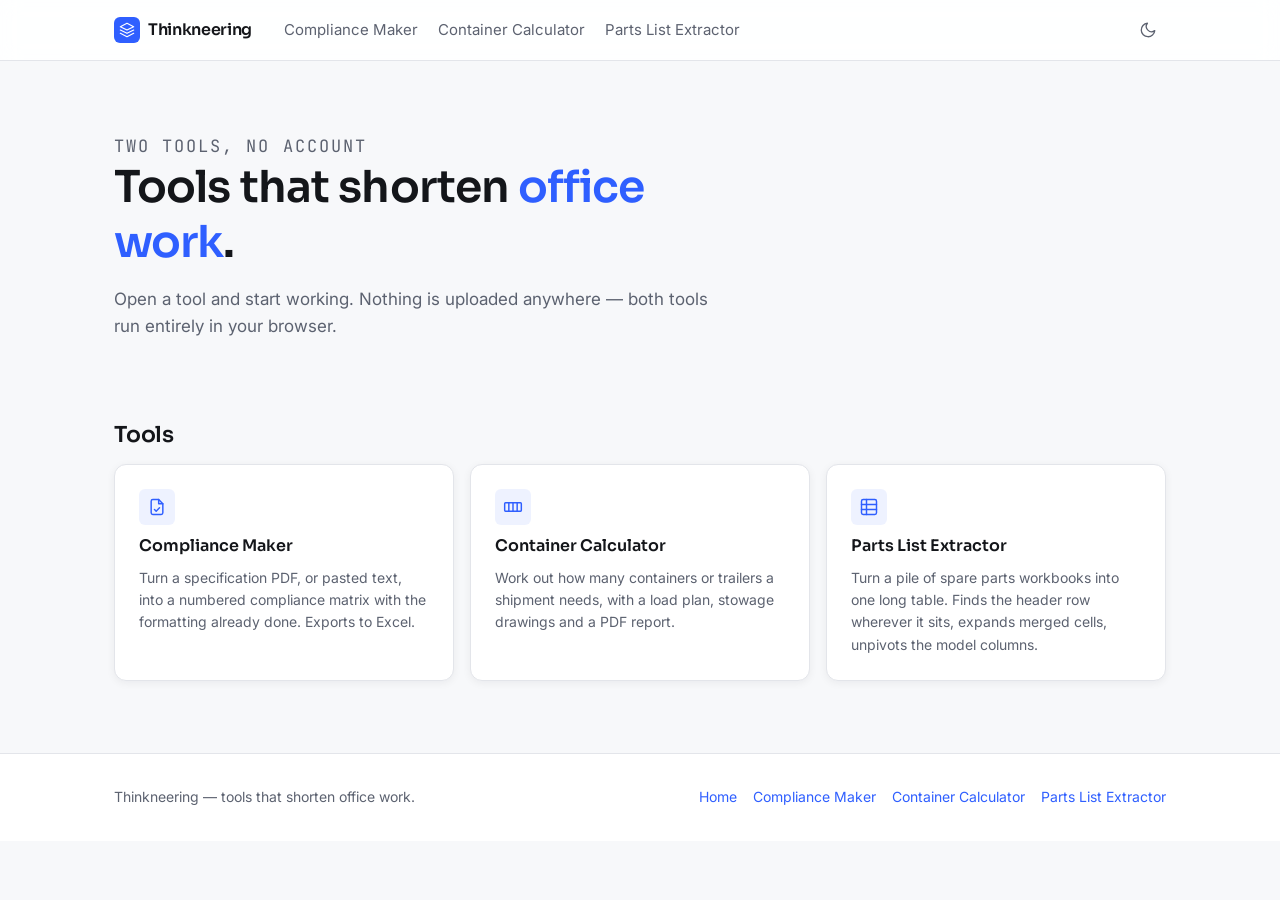
==== index.html @ 31f4772f "quicktoolsAug20.4" ====
<!doctype html>
<html lang="en">
<head>
  <meta charset="utf-8">
  <meta name="viewport" content="width=device-width, initial-scale=1">
  <link rel="preconnect" href="https://fonts.googleapis.com">
  <link rel="preconnect" href="https://fonts.gstatic.com" crossorigin>
  <link href="https://fonts.googleapis.com/css2?family=Sora:wght@400;500;600&family=Inter:wght@400;500;600&family=JetBrains+Mono:wght@400;500&display=swap" rel="stylesheet">
  <link rel="stylesheet" href="assets/css/global.css">
  <title>Thinkneering — tools that shorten office work</title>
  <meta name="description" content="Two browser tools for engineering office work: turn a specification PDF into a compliance matrix, and work out how many containers a shipment needs.">
</head>
<body>
  <a class="skip-link" href="#main">Skip to content</a>
  <header data-site-header></header>

  <main id="main" class="wrap">
    <section class="hero">
      <p class="eyebrow">Two tools, no account</p>
      <h1>Tools that shorten <em>office work</em>.</h1>
      <p class="hero__lede">Open a tool and start working. Nothing is uploaded anywhere —
        both tools run entirely in your browser.</p>
    </section>

    <section class="section-block" aria-labelledby="tools-title">
      <div class="section-block__head"><h2 id="tools-title">Tools</h2></div>
      <div class="grid" id="tools"></div>
    </section>
  </main>

  <footer data-site-footer></footer>
  <script src="assets/js/global.js"></script>
  <script>
  (function () {
    'use strict';
    var TOOLS = [
      {
        href: 'tools/compliance-maker/',
        icon: 'file-check',
        title: 'Compliance Maker',
        desc: 'Turn a specification PDF, or pasted text, into a numbered compliance matrix with the formatting already done. Exports to Excel.'
      },
      {
        href: 'tools/container-calculator/',
        icon: 'container',
        title: 'Container Calculator',
        desc: 'Work out how many containers or trailers a shipment needs, with a load plan, stowage drawings and a PDF report.'
      },
      {
        href: 'tools/parts-extractor/',
        icon: 'table',
        title: 'Parts List Extractor',
        desc: 'Turn a pile of spare parts workbooks into one long table. Finds the header row wherever it sits, expands merged cells, unpivots the model columns.'
      }
    ];

    document.addEventListener('tn:ready', function () {
      TN.el('#tools').innerHTML = TOOLS.map(function (t) {
        return '<a class="card" href="' + TN.esc(TN.base + t.href) + '">' +
          '<span class="card__icon">' + TN.icon(t.icon, 20) + '</span>' +
          '<span class="card__title">' + TN.esc(t.title) + '</span>' +
          '<span class="card__desc">' + TN.esc(t.desc) + '</span>' +
          '</a>';
      }).join('');
    });
  })();
  </script>
</body>
</html>
---- assets/css/global.css ----
/* Thinkneering — global.css (v2)
   Tokens marked [NEW] are additions proposed on top of the agreed set.
   Nothing outside this file may hardcode a colour, font or spacing value. */

:root {
  /* Colour */
  --color-bg: #f7f8fa;
  --color-surface: #ffffff;
  --color-primary: #2f5fff;
  --color-primary-dark: #1e3fcc;
  --color-accent: #00c2a8;
  --color-text: #14161a;
  --color-text-muted: #5c6270;
  --color-border: #e3e5ea;
  --color-success: #1fa971;
  --color-warning: #e0a100;
  --color-danger: #e0432f;

  /* [NEW] tint + depth values needed by the two-layer access UI */
  --color-surface-sunken: #eef0f5;
  --color-primary-tint: rgba(47, 95, 255, 0.08);
  --color-accent-tint: rgba(0, 194, 168, 0.12);
  --color-warning-tint: rgba(224, 161, 0, 0.12);
  --color-danger-tint: rgba(224, 67, 47, 0.10);
  --color-overlay: rgba(20, 22, 26, 0.45);

  /* Typography */
  --font-heading: 'Sora', sans-serif;
  --font-body: 'Inter', sans-serif;
  --font-mono: 'JetBrains Mono', monospace;

  /* Spacing */
  --space-1: 4px;
  --space-2: 8px;
  --space-3: 16px;
  --space-4: 24px;
  --space-5: 32px;
  --space-6: 48px;
  --space-7: 72px;   /* [NEW] section rhythm on marketing pages */

  /* Radius & shadow */
  --radius-sm: 6px;
  --radius-md: 12px;
  --radius-lg: 20px;                                  /* [NEW] hero + reader */
  --shadow-card: 0 2px 8px rgba(20, 22, 26, 0.06);
  --shadow-lifted: 0 10px 28px rgba(20, 22, 26, 0.10); /* [NEW] hover + modal */

  --maxw: 1100px;
  --maxw-wide: 1360px; /* [NEW] the two workbench screens (map, knowledge admin) */
  --maxw-read: 720px; /* [NEW] reader measure */

  /* [NEW] The page side gutter. Three page containers had grown their own
     copy of this value and two of them had drifted to --space-3 on mobile,
     so the knowledge and process-map screens sat 8px tighter than every
     other page. One token, referenced by every container, means they cannot
     drift apart again. The value is --space-4 per the design system. */
  --gutter: var(--space-4);
}

@media (prefers-color-scheme: dark) {
  :root:not([data-theme='light']) { color-scheme: dark; }
}
:root[data-theme='dark'], html[data-theme='dark'] {
  color-scheme: dark;
  --color-bg: #0f1115;
  --color-surface: #171a20;
  --color-surface-sunken: #1f232b;
  --color-text: #eef0f4;
  --color-text-muted: #98a0b0;
  --color-border: #2a2f39;
  --color-primary: #7d9bff;
  --color-primary-dark: #5c7fff;
  --color-primary-tint: rgba(125, 155, 255, 0.14);
  --shadow-card: 0 2px 8px rgba(0, 0, 0, 0.4);
  --shadow-lifted: 0 10px 28px rgba(0, 0, 0, 0.5);
  --color-overlay: rgba(0, 0, 0, 0.6);
}

/* ------------------------------------------------------------ base */
*, *::before, *::after { box-sizing: border-box; }
html { -webkit-text-size-adjust: 100%; }
body {
  margin: 0;
  background: var(--color-bg);
  color: var(--color-text);
  font-family: var(--font-body);
  font-size: 16px;
  line-height: 1.6;
  -webkit-font-smoothing: antialiased;
}
h1, h2, h3, h4 { font-family: var(--font-heading); font-weight: 600; line-height: 1.25; margin: 0; }
h1 { font-size: 2rem; letter-spacing: -0.02em; }
h2 { font-size: 1.375rem; letter-spacing: -0.01em; }
h3 { font-size: 1.0625rem; }
p { margin: 0; }
a { color: var(--color-primary); text-decoration: none; }
a:hover { text-decoration: underline; }
img { max-width: 100%; display: block; }
:focus-visible {
  outline: 2px solid var(--color-primary);
  outline-offset: 2px;
  border-radius: var(--radius-sm);
}
.sr-only {
  position: absolute; width: 1px; height: 1px; padding: 0; margin: -1px;
  overflow: hidden; clip: rect(0 0 0 0); white-space: nowrap; border: 0;
}
.skip-link {
  position: absolute; left: var(--space-3); top: -60px; z-index: 100;
  background: var(--color-surface); padding: var(--space-2) var(--space-3);
  border-radius: var(--radius-sm); box-shadow: var(--shadow-card);
}
.skip-link:focus { top: var(--space-3); }

.wrap { width: 100%; max-width: var(--maxw); margin: 0 auto; padding: 0 var(--gutter); }
.stack > * + * { margin-top: var(--space-3); }
.muted { color: var(--color-text-muted); }
.eyebrow {
  font-family: var(--font-mono); font-size: 0.6875rem; letter-spacing: 0.12em;
  text-transform: uppercase; color: var(--color-text-muted);
}

/* ---------------------------------------------------------- header */
.site-header {
  position: sticky; top: 0; z-index: 40;
  background: color-mix(in srgb, var(--color-surface) 88%, transparent);
  backdrop-filter: blur(10px);
  border-bottom: 1px solid var(--color-border);
}
.site-header__inner {
  display: flex; align-items: center; gap: var(--space-4);
  height: 60px; max-width: var(--maxw); margin: 0 auto; padding: 0 var(--gutter);
}
.brand {
  display: inline-flex; align-items: center; gap: var(--space-2);
  font-family: var(--font-heading); font-weight: 600; color: var(--color-text);
  letter-spacing: -0.02em; text-decoration: none; flex: none;
}
.brand:hover { text-decoration: none; }
.brand__mark {
  width: 26px; height: 26px; border-radius: var(--radius-sm);
  background: var(--color-primary); color: #fff;
  display: grid; place-items: center; font-size: 0.8125rem;
}
.site-nav { display: flex; gap: var(--space-1); flex: 1; min-width: 0; overflow-x: auto; scrollbar-width: none; }
.site-nav::-webkit-scrollbar { display: none; }
.site-nav a {
  padding: var(--space-1) var(--space-2); border-radius: var(--radius-sm);
  color: var(--color-text-muted); font-size: 0.9375rem; white-space: nowrap;
}
.site-nav a:hover { background: var(--color-surface-sunken); color: var(--color-text); text-decoration: none; }
.site-nav a[aria-current='page'] { color: var(--color-text); background: var(--color-primary-tint); }
.header-actions { display: flex; align-items: center; gap: var(--space-2); flex: none; }

/* ---------------------------------------------------------- footer */
.site-footer {
  margin-top: var(--space-7); border-top: 1px solid var(--color-border);
  background: var(--color-surface); padding: var(--space-5) 0;
}
.site-footer__inner {
  max-width: var(--maxw); margin: 0 auto; padding: 0 var(--gutter);
  display: flex; flex-wrap: wrap; gap: var(--space-4); justify-content: space-between;
  color: var(--color-text-muted); font-size: 0.875rem;
}
.site-footer nav { display: flex; gap: var(--space-3); flex-wrap: wrap; }

/* --------------------------------------------------------- buttons */
.btn {
  display: inline-flex; align-items: center; justify-content: center; gap: var(--space-2);
  font-family: var(--font-body); font-size: 0.9375rem; font-weight: 500;
  padding: var(--space-2) var(--space-3); min-height: 40px;
  border-radius: var(--radius-md); border: 1px solid transparent;
  background: var(--color-surface-sunken); color: var(--color-text);
  cursor: pointer; text-decoration: none; transition: background .15s, border-color .15s, transform .1s;
}
.btn:hover { text-decoration: none; }
.btn:active { transform: translateY(1px); }
.btn[disabled], .btn[aria-disabled='true'] { opacity: .55; cursor: not-allowed; }
.btn--primary { background: var(--color-primary); color: #fff; }
.btn--primary:hover { background: var(--color-primary-dark); }
.btn--ghost { background: transparent; border-color: var(--color-border); }
.btn--ghost:hover { background: var(--color-surface-sunken); }
.btn--quiet { background: transparent; color: var(--color-text-muted); }
.btn--quiet:hover { background: var(--color-surface-sunken); color: var(--color-text); }
.btn--danger { background: var(--color-danger-tint); color: var(--color-danger); }
.btn--sm { min-height: 32px; padding: var(--space-1) var(--space-2); font-size: 0.875rem; }
.btn--block { width: 100%; }
.btn svg { width: 18px; height: 18px; }

/* ----------------------------------------------------------- forms */
.field { display: block; }
.field + .field { margin-top: var(--space-3); }
.field > label, .label {
  display: block; font-size: 0.875rem; font-weight: 500;
  margin-bottom: var(--space-1); color: var(--color-text);
}
.hint { font-size: 0.8125rem; color: var(--color-text-muted); margin-top: var(--space-1); }
input[type='text'], input[type='email'], input[type='password'], input[type='number'],
input[type='url'], input[type='search'], select, textarea {
  width: 100%; font-family: var(--font-body); font-size: 0.9375rem;
  color: var(--color-text); background: var(--color-surface);
  border: 1px solid var(--color-border); border-radius: var(--radius-md);
  padding: var(--space-2) var(--space-3); min-height: 40px;
}
textarea { min-height: 120px; resize: vertical; line-height: 1.6; }
input:focus, select:focus, textarea:focus { border-color: var(--color-primary); outline-offset: 0; }
/* Fields laid out side by side. `.field + .field` adds a top margin for the
   normal stacked case; inside a row that same rule pushed every field after
   the first down by one space unit, so Product and Factory sat on different
   baselines. Cancel it here and align on the top edge, so labels of unequal
   length (one wraps, one does not) still leave the inputs level. */
.field-row { display: flex; gap: var(--space-3); flex-wrap: wrap; align-items: flex-start; }
.field-row > * { flex: 1 1 180px; }
.field-row > .field + .field { margin-top: 0; }

.segmented { display: inline-flex; background: var(--color-surface-sunken); border-radius: var(--radius-md); padding: var(--space-1); gap: var(--space-1); }
.segmented button {
  border: 0; background: transparent; color: var(--color-text-muted);
  font-family: var(--font-body); font-size: 0.875rem; font-weight: 500;
  padding: var(--space-1) var(--space-3); min-height: 32px;
  border-radius: var(--radius-sm); cursor: pointer;
}
.segmented button[aria-pressed='true'] { background: var(--color-surface); color: var(--color-text); box-shadow: var(--shadow-card); }

/* ----------------------------------------------------------- cards */
.panel {
  background: var(--color-surface); border: 1px solid var(--color-border);
  border-radius: var(--radius-md); box-shadow: var(--shadow-card); padding: var(--space-4);
}
.panel__head { display: flex; align-items: flex-start; justify-content: space-between; gap: var(--space-3); margin-bottom: var(--space-3); }

.grid { display: grid; gap: var(--space-3); grid-template-columns: repeat(auto-fill, minmax(260px, 1fr)); }

.card {
  position: relative; display: flex; flex-direction: column; gap: var(--space-2);
  background: var(--color-surface); border: 1px solid var(--color-border);
  border-radius: var(--radius-md); box-shadow: var(--shadow-card);
  padding: var(--space-4); color: var(--color-text); text-decoration: none;
  transition: box-shadow .18s, border-color .18s, transform .18s;
}
a.card:hover { text-decoration: none; box-shadow: var(--shadow-lifted); border-color: var(--color-primary); transform: translateY(-2px); }
.card__icon {
  width: 36px; height: 36px; border-radius: var(--radius-sm);
  background: var(--color-primary-tint); color: var(--color-primary);
  display: grid; place-items: center;
}
.card__icon svg { width: 20px; height: 20px; }
.card__title { font-family: var(--font-heading); font-weight: 600; font-size: 1rem; }
.card__desc { color: var(--color-text-muted); font-size: 0.875rem; }
.card__foot { margin-top: auto; padding-top: var(--space-2); display: flex; align-items: center; gap: var(--space-2); }
.card--locked { background: var(--color-surface-sunken); }
.card--locked .card__icon { background: var(--color-warning-tint); color: var(--color-warning); }

/* The access chip is the spine of the two-layer model: every card says
   plainly which layer it belongs to. */
.chip {
  display: inline-flex; align-items: center; gap: var(--space-1);
  font-family: var(--font-mono); font-size: 0.625rem; letter-spacing: 0.08em;
  text-transform: uppercase; padding: 2px var(--space-2);
  border-radius: 999px; border: 1px solid var(--color-border); color: var(--color-text-muted);
  white-space: nowrap;
}
.chip svg { width: 12px; height: 12px; }
.chip--free { color: var(--color-success); border-color: color-mix(in srgb, var(--color-success) 40%, transparent); }
.chip--auth { color: var(--color-warning); border-color: color-mix(in srgb, var(--color-warning) 40%, transparent); }
.chip--restricted { color: var(--color-primary); border-color: color-mix(in srgb, var(--color-primary) 40%, transparent); }
.chip--danger { color: var(--color-danger); border-color: color-mix(in srgb, var(--color-danger) 40%, transparent); }
.chip--solid { background: var(--color-primary); color: #fff; border-color: transparent; }

/* ------------------------------------------------------ page parts */
.page-head { padding: var(--space-6) 0 var(--space-4); }
.page-head h1 { margin-bottom: var(--space-2); }
.page-head p { color: var(--color-text-muted); max-width: 60ch; }
/* One-line restatement of what the page does, sitting between the h1 and the
   longer description. Heavier than body copy, lighter than a heading. */
.page-head__lede {
  font-family: var(--font-heading); font-size: 1.0625rem; font-weight: 500;
  color: var(--color-text); margin-bottom: var(--space-2);
}
main { padding-bottom: var(--space-6); }
.section-block { margin-top: var(--space-6); }
.section-block__head { display: flex; align-items: baseline; justify-content: space-between; gap: var(--space-3); margin-bottom: var(--space-3); }

/* The hero sits on `.wrap hero`, so it inherits the side gutter from `.wrap`.
   Setting `padding` as a shorthand here would reset left and right to zero —
   same specificity, later in the file — and the whole first screen would run
   edge to edge on a phone. Vertical padding is set on its own axis so the
   gutter survives. The same applies to any future class paired with `.wrap`. */
.hero { padding-top: var(--space-7); padding-bottom: var(--space-5); }
.hero h1 { font-size: clamp(1.75rem, 6vw, 2.75rem); max-width: 18ch; margin-bottom: var(--space-3); }
.hero p { font-size: 1.0625rem; color: var(--color-text-muted); max-width: 56ch; }
.hero__actions { display: flex; gap: var(--space-2); flex-wrap: wrap; margin-top: var(--space-4); }
.layer-strip {
  display: grid; gap: var(--space-3); grid-template-columns: repeat(auto-fit, minmax(240px, 1fr));
  margin-top: var(--space-5);
}
.layer {
  border: 1px solid var(--color-border); border-radius: var(--radius-lg);
  padding: var(--space-4); background: var(--color-surface);
}
.layer--member { border-color: var(--color-primary); background: var(--color-primary-tint); }
.layer h3 { margin-bottom: var(--space-2); }
.layer ul { margin: var(--space-2) 0 0; padding-left: var(--space-3); color: var(--color-text-muted); font-size: 0.9375rem; }

.notice {
  border: 1px solid var(--color-border); border-left: 3px solid var(--color-primary);
  background: var(--color-surface); border-radius: var(--radius-md);
  padding: var(--space-3) var(--space-4); display: flex; gap: var(--space-3); align-items: flex-start;
}
.notice--warning { border-left-color: var(--color-warning); }
.notice--danger { border-left-color: var(--color-danger); }
.notice--success { border-left-color: var(--color-success); }

.empty {
  text-align: center; padding: var(--space-6) var(--space-4);
  border: 1px dashed var(--color-border); border-radius: var(--radius-md); color: var(--color-text-muted);
}

/* ---------------------------------------------------------- tables */
.table-wrap { overflow-x: auto; border: 1px solid var(--color-border); border-radius: var(--radius-md); background: var(--color-surface); }
table.data { width: 100%; border-collapse: collapse; font-size: 0.9375rem; }
table.data th, table.data td { padding: var(--space-2) var(--space-3); text-align: left; border-bottom: 1px solid var(--color-border); vertical-align: middle; }
table.data th { font-family: var(--font-heading); font-weight: 600; font-size: 0.8125rem; color: var(--color-text-muted); background: var(--color-surface-sunken); position: sticky; top: 0; }
table.data tr:last-child td { border-bottom: 0; }
table.data td.num, table.data th.num { font-family: var(--font-mono); font-size: 0.875rem; }

/* ---------------------------------------------------------- toasts */
#toast-region { position: fixed; right: var(--space-3); bottom: var(--space-3); z-index: 90; display: flex; flex-direction: column; gap: var(--space-2); }
.toast {
  background: var(--color-surface); border: 1px solid var(--color-border);
  border-left: 3px solid var(--color-primary); border-radius: var(--radius-md);
  box-shadow: var(--shadow-lifted); padding: var(--space-3) var(--space-4); font-size: 0.9375rem; max-width: 320px;
}
.toast--error { border-left-color: var(--color-danger); }
.toast--success { border-left-color: var(--color-success); }

/* ---------------------------------------------------------- modals */
dialog.modal {
  border: 1px solid var(--color-border); border-radius: var(--radius-lg);
  box-shadow: var(--shadow-lifted); background: var(--color-surface); color: var(--color-text);
  padding: var(--space-4); width: min(560px, calc(100vw - var(--space-4) * 2)); max-height: 85vh;
}
dialog.modal::backdrop { background: var(--color-overlay); }
dialog.modal h2 { margin-bottom: var(--space-3); }
.modal__actions { display: flex; gap: var(--space-2); justify-content: flex-end; margin-top: var(--space-4); }

/* ----------------------------------------------------------- admin */
.admin-shell { display: grid; grid-template-columns: 220px 1fr; gap: var(--space-4); align-items: start; padding-top: var(--space-4); }
.admin-nav { position: sticky; top: 76px; display: flex; flex-direction: column; gap: var(--space-1); }
.admin-nav button {
  display: flex; align-items: center; gap: var(--space-2); width: 100%; text-align: left;
  border: 0; background: transparent; color: var(--color-text-muted);
  font-family: var(--font-body); font-size: 0.9375rem; padding: var(--space-2) var(--space-3);
  border-radius: var(--radius-md); cursor: pointer; min-height: 40px;
}
.admin-nav button:hover { background: var(--color-surface-sunken); color: var(--color-text); }
.admin-nav button[aria-current='true'] { background: var(--color-primary-tint); color: var(--color-primary); font-weight: 500; }
.admin-nav svg { width: 18px; height: 18px; }
/* Meter — a labelled fill bar. Lives here rather than in a tool stylesheet
   because two tools now draw one; the `cc-` prefix meant "container
   calculator" and was wrong the moment the second tool needed it. */
.meter { height: 8px; border-radius: 999px; background: var(--color-surface-sunken); overflow: hidden; }
.meter > span { display: block; height: 100%; background: var(--color-primary); border-radius: inherit; }
.meter > span.is-good { background: var(--color-success); }
.meter > span.is-warn { background: var(--color-warning); }
.meter > span.is-bad { background: var(--color-danger); }

/* Checkbox with a description underneath its label. */
.check { display: flex; align-items: flex-start; gap: var(--space-2); font-weight: 400; margin-bottom: 0; cursor: pointer; }
.check input { margin-top: 3px; flex: none; }
.check em { display: block; font-style: normal; font-size: 0.75rem; color: var(--color-text-muted); }

.stat-grid { display: grid; gap: var(--space-3); grid-template-columns: repeat(auto-fit, minmax(150px, 1fr)); }
.stat { background: var(--color-surface); border: 1px solid var(--color-border); border-radius: var(--radius-md); padding: var(--space-3) var(--space-4); box-shadow: var(--shadow-card); }
.stat__value { font-family: var(--font-heading); font-size: 1.75rem; font-weight: 600; line-height: 1.1; }
.stat__label { font-family: var(--font-mono); font-size: 0.6875rem; text-transform: uppercase; letter-spacing: 0.08em; color: var(--color-text-muted); margin-top: var(--space-1); }
.toolbar { display: flex; gap: var(--space-2); flex-wrap: wrap; align-items: center; margin-bottom: var(--space-3); }
.toolbar input[type='search'], .toolbar select { max-width: 220px; }
.tree-row { display: flex; align-items: center; gap: var(--space-2); padding: var(--space-2) var(--space-3); border-bottom: 1px solid var(--color-border); }
.tree-row--child { padding-left: var(--space-6); background: var(--color-surface-sunken); }
.tree-row__main { flex: 1; min-width: 0; }
.tree-row__title { font-weight: 500; }
.row-actions { display: flex; gap: var(--space-1); flex: none; }

/* ---------------------------------------------------------- reader */
.reader { display: grid; grid-template-columns: 260px 1fr; gap: var(--space-5); align-items: start; padding-top: var(--space-4); }
.reader__toc { position: sticky; top: 76px; max-height: calc(100vh - 100px); overflow-y: auto; }
.reader__toc ol { list-style: none; margin: var(--space-2) 0 0; padding: 0; counter-reset: ch; }
.reader__toc li { counter-increment: ch; }
.reader__toc a {
  display: flex; gap: var(--space-2); padding: var(--space-2); border-radius: var(--radius-sm);
  color: var(--color-text-muted); font-size: 0.9375rem;
}
.reader__toc a::before { content: counter(ch, decimal-leading-zero); font-family: var(--font-mono); font-size: 0.75rem; padding-top: 3px; opacity: .7; }
.reader__toc a:hover { background: var(--color-surface-sunken); color: var(--color-text); text-decoration: none; }
.reader__toc a[aria-current='true'] { background: var(--color-primary-tint); color: var(--color-primary); }
.reader__body { max-width: var(--maxw-read); font-size: 1.0625rem; line-height: 1.75; }
.reader__body > * + * { margin-top: var(--space-4); }
.reader__body h2 { font-size: 1.5rem; margin-top: var(--space-6); }
.reader__body h3 { font-size: 1.1875rem; margin-top: var(--space-5); }
.reader__body p { color: var(--color-text); }
.reader__body figure { margin: 0; }
.reader__body figcaption { font-size: 0.875rem; color: var(--color-text-muted); margin-top: var(--space-2); }
.reader__body img { border-radius: var(--radius-md); border: 1px solid var(--color-border); }
.reader__body blockquote {
  margin: 0; padding-left: var(--space-4); border-left: 3px solid var(--color-accent);
  font-size: 1.125rem; color: var(--color-text-muted);
}
.reader__body pre {
  background: var(--color-surface-sunken); border-radius: var(--radius-md);
  padding: var(--space-3); overflow-x: auto; font-family: var(--font-mono); font-size: 0.875rem;
}
.reader__body hr { border: 0; border-top: 1px solid var(--color-border); margin: var(--space-6) 0; }
.reader__nav { display: flex; justify-content: space-between; gap: var(--space-3); margin-top: var(--space-6); padding-top: var(--space-4); border-top: 1px solid var(--color-border); }
.chart { width: 100%; }
.chart text { font-family: var(--font-mono); font-size: 10px; fill: var(--color-text-muted); }

.paywall {
  border: 1px solid var(--color-border); border-radius: var(--radius-lg);
  background: var(--color-surface); box-shadow: var(--shadow-card);
  padding: var(--space-5); text-align: center;
}
.paywall .chip { margin-bottom: var(--space-3); }

/* ----------------------------------------------------------- auth pages */
.auth-wrap { max-width: 420px; margin: var(--space-7) auto; padding: 0 var(--gutter); }
.auth-wrap .panel { padding: var(--space-5); }


/* ------------------------------------------------- reader controls (v3) */
.read-progress {
  position: sticky; top: 60px; z-index: 30; height: 3px;
  background: var(--color-border);
}
.read-progress span { display: block; height: 100%; width: 0; background: var(--color-primary); transition: width .1s linear; }

.reader__bar {
  display: flex; align-items: center; gap: var(--space-2); flex-wrap: wrap;
  padding: var(--space-2) 0 var(--space-3); margin-bottom: var(--space-3);
  border-bottom: 1px solid var(--color-border);
}
.reader__bar-group { display: inline-flex; align-items: center; gap: var(--space-1); }
.reader--wide .reader__body { max-width: 900px; }
.reader--no-toc { grid-template-columns: 1fr; }
.reader--no-toc .reader__toc { display: none; }

/* Full screen: drop every piece of site chrome and centre the column. */
body.is-reading .site-header,
body.is-reading .site-footer,
body.is-reading .reader__toc { display: none; }
body.is-reading .read-progress { top: 0; }
body.is-reading .reader { grid-template-columns: 1fr; padding-top: var(--space-4); }
body.is-reading .reader__body { margin: 0 auto; }
body.is-reading main { padding-bottom: var(--space-7); }

/* ------------------------------------------------ markdown editor (v3) */
.md-input {
  width: 100%; min-height: 60vh; resize: vertical;
  font-family: var(--font-mono); font-size: 0.875rem; line-height: 1.7;
  tab-size: 2;
}
.reader__body code {
  font-family: var(--font-mono); font-size: 0.875em;
  background: var(--color-surface-sunken); padding: 1px var(--space-1); border-radius: var(--radius-sm);
}
.reader__body pre code { background: none; padding: 0; }


/* ---------------------------------------------------- home page (v4) */
.hero h1 em {
  font-style: normal; color: var(--color-primary);
}
.hero__lede { font-size: 1.125rem; color: var(--color-text-muted); max-width: 52ch; }
.layer h3 { margin-top: var(--space-2); }
.layer .chip { margin-bottom: var(--space-1); }

/* Flagship block: copy on the left, the three steps as a numbered rail. */
.feature {
  display: grid; gap: var(--space-5); grid-template-columns: 1.1fr 1fr;
  align-items: center; margin-top: var(--space-6);
  background: var(--color-surface); border: 1px solid var(--color-border);
  border-radius: var(--radius-lg); box-shadow: var(--shadow-card);
  padding: var(--space-5);
}
.feature h2 { font-size: 1.75rem; margin: var(--space-1) 0 var(--space-2); }
.steps { list-style: none; margin: 0; padding: 0; display: grid; gap: var(--space-3); }
.steps li {
  display: grid; grid-template-columns: auto 1fr; gap: var(--space-1) var(--space-3);
  align-items: baseline; padding-bottom: var(--space-3);
  border-bottom: 1px solid var(--color-border);
}
.steps li:last-child { border-bottom: 0; padding-bottom: 0; }
.steps__n {
  grid-row: span 2; font-family: var(--font-mono); font-size: 1.25rem;
  color: var(--color-primary); opacity: .7;
}
.steps__t { font-family: var(--font-heading); font-weight: 600; }
.steps__d { grid-column: 2; color: var(--color-text-muted); font-size: 0.9375rem; }

/* Editorial index — deliberately not the card grid used on section pages. */
.index-list { border-top: 1px solid var(--color-border); }
.index-row {
  display: grid; grid-template-columns: auto 1fr auto auto;
  gap: var(--space-3); align-items: center;
  padding: var(--space-4) var(--space-2);
  border-bottom: 1px solid var(--color-border);
  color: var(--color-text); text-decoration: none;
  transition: background .15s, padding-left .15s;
}
.index-row:hover, .index-row:focus-visible {
  text-decoration: none; background: var(--color-surface); padding-left: var(--space-4);
}
.index-row__n {
  font-family: var(--font-mono); font-size: 0.8125rem;
  color: var(--color-text-muted); opacity: .6;
}
.index-row__main { display: grid; gap: 2px; min-width: 0; }
.index-row__title { font-family: var(--font-heading); font-weight: 600; font-size: 1.25rem; letter-spacing: -0.01em; }
.index-row__desc { color: var(--color-text-muted); font-size: 0.9375rem; }
.index-row__go { color: var(--color-text-muted); opacity: 0; transform: translateX(-4px); transition: opacity .15s, transform .15s; }
.index-row:hover .index-row__go, .index-row:focus-visible .index-row__go { opacity: 1; transform: none; }
.index-row--locked .index-row__title { color: var(--color-text-muted); }

@media (max-width: 720px) {
  .feature { grid-template-columns: 1fr; padding: var(--space-4); }
  .index-row { grid-template-columns: auto 1fr; }
  .index-row__meta { grid-column: 2; }
  .index-row__go { display: none; }
}

/* ------------------------------------------------------- responsive */
@media (max-width: 860px) {
  .admin-shell, .reader { grid-template-columns: 1fr; }
  .admin-nav { position: static; flex-direction: row; overflow-x: auto; }
  .reader__toc { position: static; max-height: none; }
}
@media (max-width: 560px) {
  .site-header__inner { gap: var(--space-2); }
  .site-nav { order: 3; width: 100%; }
  h1 { font-size: 1.625rem; }
  .panel, .card { padding: var(--space-3); }
  /* 72px of dead space above the first line costs a third of a phone screen
     before a word is read. The desktop rhythm is kept; the phone one is not. */
  .hero { padding-top: var(--space-5); padding-bottom: var(--space-4); }
  .page-head { padding-top: var(--space-5); }
}
@media (prefers-reduced-motion: reduce) {
  * { transition: none !important; animation: none !important; }
}

/* ------------------------------------------- HVAC chart tokens (v7) */
/* Categorical series colours for engineering charts. Semantic tokens
   (--color-danger etc.) carry the wrong meaning on a chart series, so
   these are a separate scale. Dark variants mirror the site's existing
   explicit [data-theme='dark'] pattern. */
:root {
  --chart-1: #2f5fff;
  --chart-2: #00c2a8;
  --chart-3: #e0a100;
  --chart-4: #8b5cf6;
  --chart-5: #e0432f;
  --chart-6: #1fa971;
  --chart-7: #ec4899;
  --chart-8: #5c6270;
  --chart-grid: rgba(20, 22, 26, 0.10);
  --chart-sensible: #2f5fff;
  --chart-latent: #00c2a8;
}
:root[data-theme='dark'], html[data-theme='dark'] {
  --chart-1: #7d9bff;
  --chart-2: #3ddbc4;
  --chart-3: #f0be3d;
  --chart-4: #a78bfa;
  --chart-5: #f4705d;
  --chart-6: #4ec894;
  --chart-7: #f472b6;
  --chart-8: #98a0b0;
  --chart-grid: rgba(238, 240, 244, 0.10);
  --chart-sensible: #7d9bff;
  --chart-latent: #3ddbc4;
}
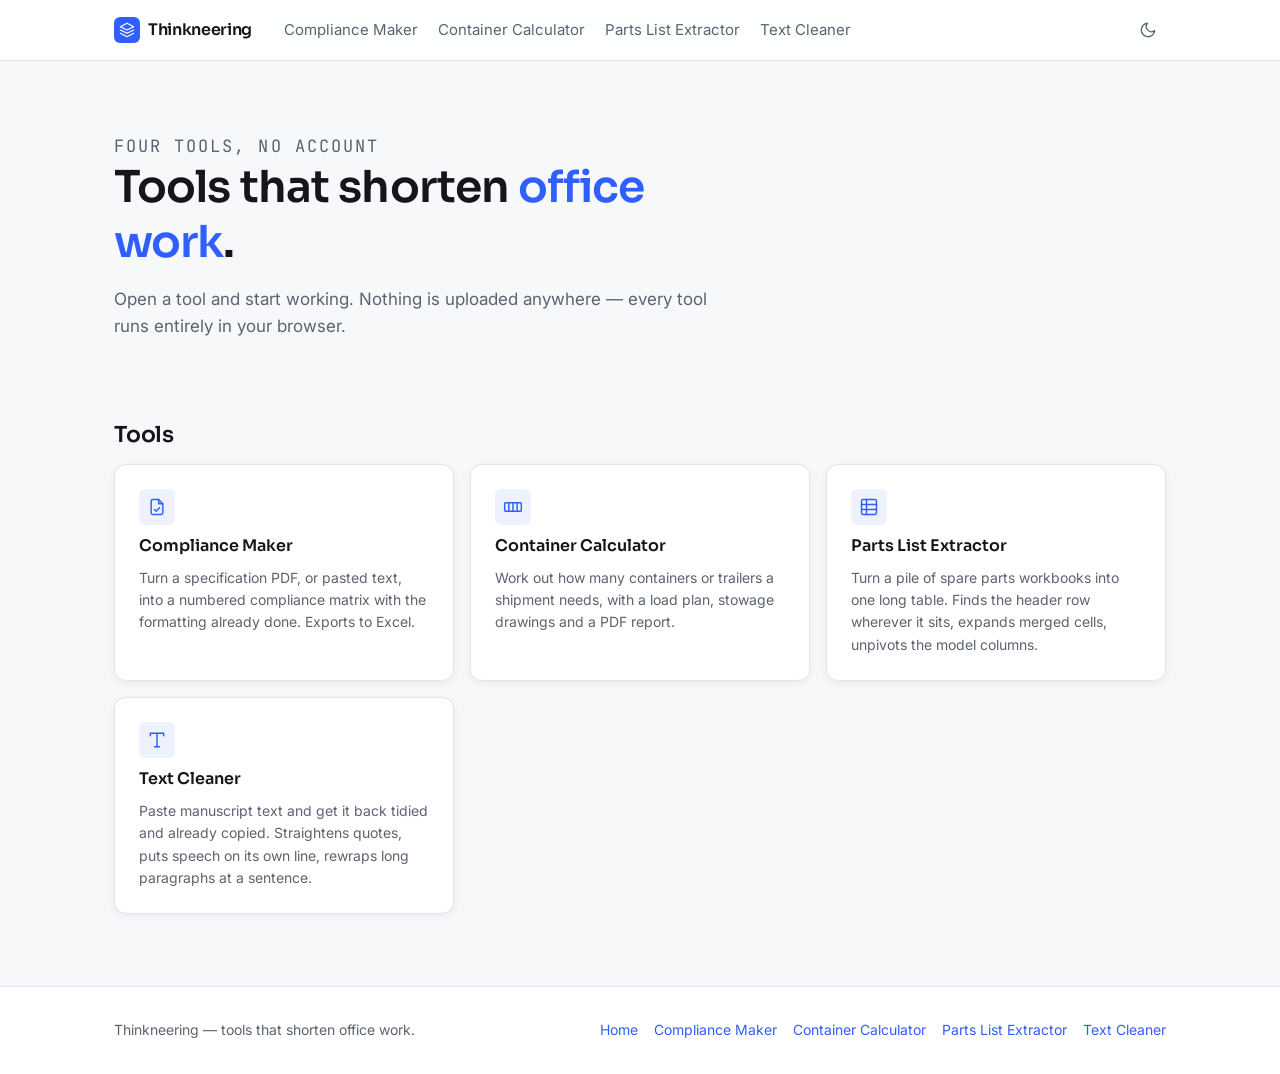
==== commit 255166dd: "quicktoolsAug20.5" ====
--- a/index.html
+++ b/index.html
@@ -8,7 +8,7 @@
   <link href="https://fonts.googleapis.com/css2?family=Sora:wght@400;500;600&family=Inter:wght@400;500;600&family=JetBrains+Mono:wght@400;500&display=swap" rel="stylesheet">
   <link rel="stylesheet" href="assets/css/global.css">
   <title>Thinkneering — tools that shorten office work</title>
-  <meta name="description" content="Two browser tools for engineering office work: turn a specification PDF into a compliance matrix, and work out how many containers a shipment needs.">
+  <meta name="description" content="Browser tools for engineering office work: turn a specification PDF into a compliance matrix, size a shipment, flatten spare parts workbooks and tidy manuscript text.">
 </head>
 <body>
   <a class="skip-link" href="#main">Skip to content</a>
@@ -16,10 +16,10 @@
 
   <main id="main" class="wrap">
     <section class="hero">
-      <p class="eyebrow">Two tools, no account</p>
+      <p class="eyebrow">Four tools, no account</p>
       <h1>Tools that shorten <em>office work</em>.</h1>
       <p class="hero__lede">Open a tool and start working. Nothing is uploaded anywhere —
-        both tools run entirely in your browser.</p>
+        every tool runs entirely in your browser.</p>
     </section>
 
     <section class="section-block" aria-labelledby="tools-title">
@@ -51,6 +51,12 @@
         icon: 'table',
         title: 'Parts List Extractor',
         desc: 'Turn a pile of spare parts workbooks into one long table. Finds the header row wherever it sits, expands merged cells, unpivots the model columns.'
+      },
+      {
+        href: 'tools/text-cleaner/',
+        icon: 'type',
+        title: 'Text Cleaner',
+        desc: 'Paste manuscript text and get it back tidied and already copied. Straightens quotes, puts speech on its own line, rewraps long paragraphs at a sentence.'
       }
     ];
 
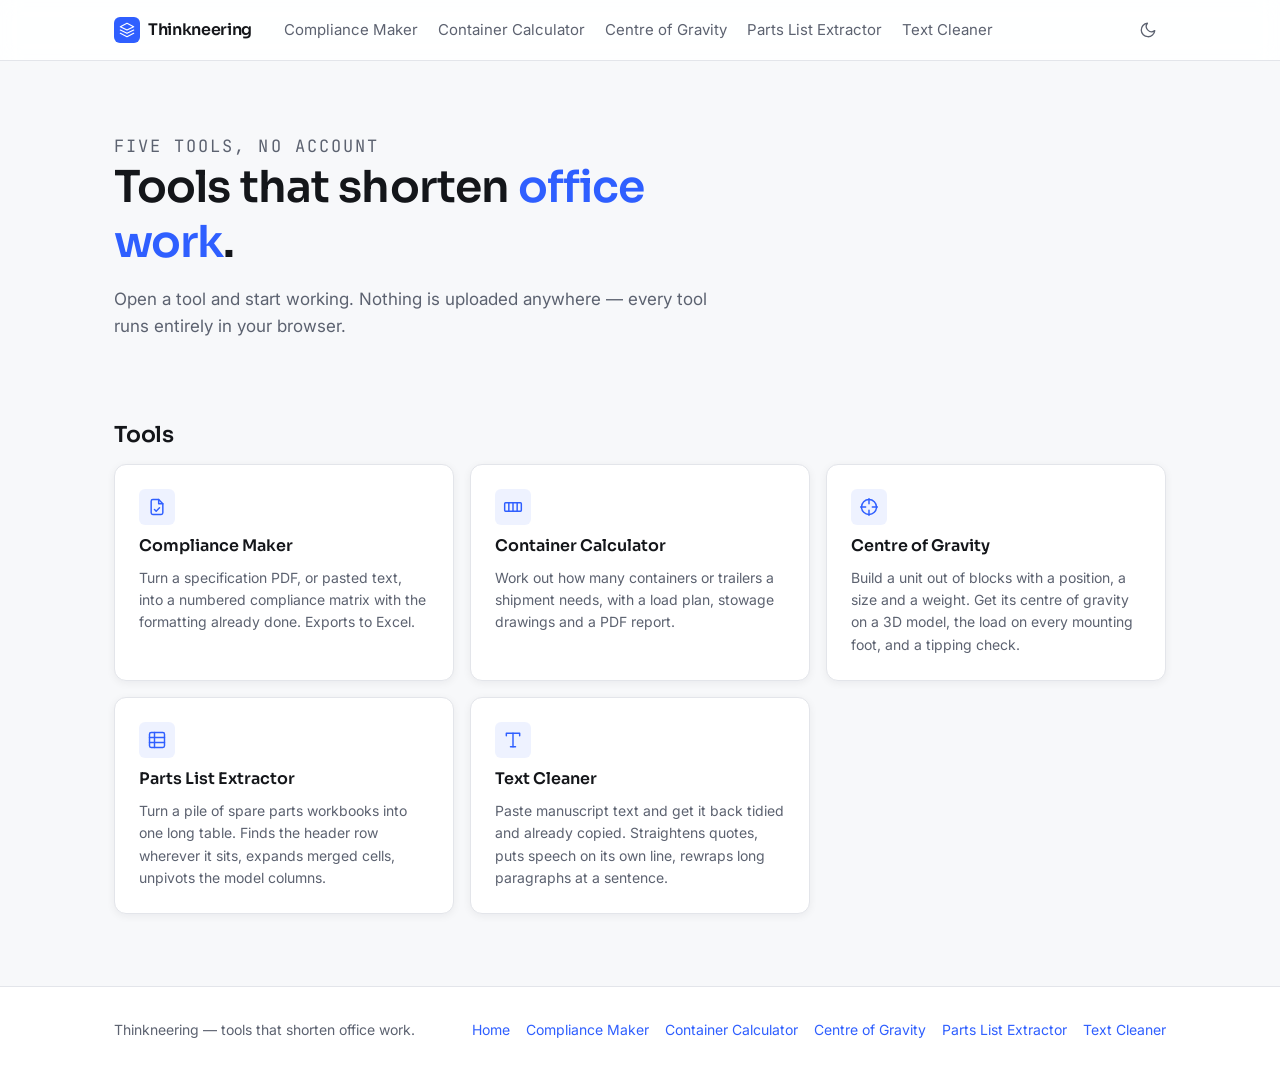
==== commit ec853c1d: "COG addition" ====
--- a/index.html
+++ b/index.html
@@ -8,7 +8,7 @@
   <link href="https://fonts.googleapis.com/css2?family=Sora:wght@400;500;600&family=Inter:wght@400;500;600&family=JetBrains+Mono:wght@400;500&display=swap" rel="stylesheet">
   <link rel="stylesheet" href="assets/css/global.css">
   <title>Thinkneering — tools that shorten office work</title>
-  <meta name="description" content="Browser tools for engineering office work: turn a specification PDF into a compliance matrix, size a shipment, flatten spare parts workbooks and tidy manuscript text.">
+  <meta name="description" content="Browser tools for engineering office work: turn a specification PDF into a compliance matrix, size a shipment, find a unit’s centre of gravity, flatten spare parts workbooks and tidy manuscript text.">
 </head>
 <body>
   <a class="skip-link" href="#main">Skip to content</a>
@@ -16,7 +16,7 @@
 
   <main id="main" class="wrap">
     <section class="hero">
-      <p class="eyebrow">Four tools, no account</p>
+      <p class="eyebrow">Five tools, no account</p>
       <h1>Tools that shorten <em>office work</em>.</h1>
       <p class="hero__lede">Open a tool and start working. Nothing is uploaded anywhere —
         every tool runs entirely in your browser.</p>
@@ -47,6 +47,12 @@
         desc: 'Work out how many containers or trailers a shipment needs, with a load plan, stowage drawings and a PDF report.'
       },
       {
+        href: 'tools/centre-of-gravity/',
+        icon: 'crosshair',
+        title: 'Centre of Gravity',
+        desc: 'Build a unit out of blocks with a position, a size and a weight. Get its centre of gravity on a 3D model, the load on every mounting foot, and a tipping check.'
+      },
+      {
         href: 'tools/parts-extractor/',
         icon: 'table',
         title: 'Parts List Extractor',
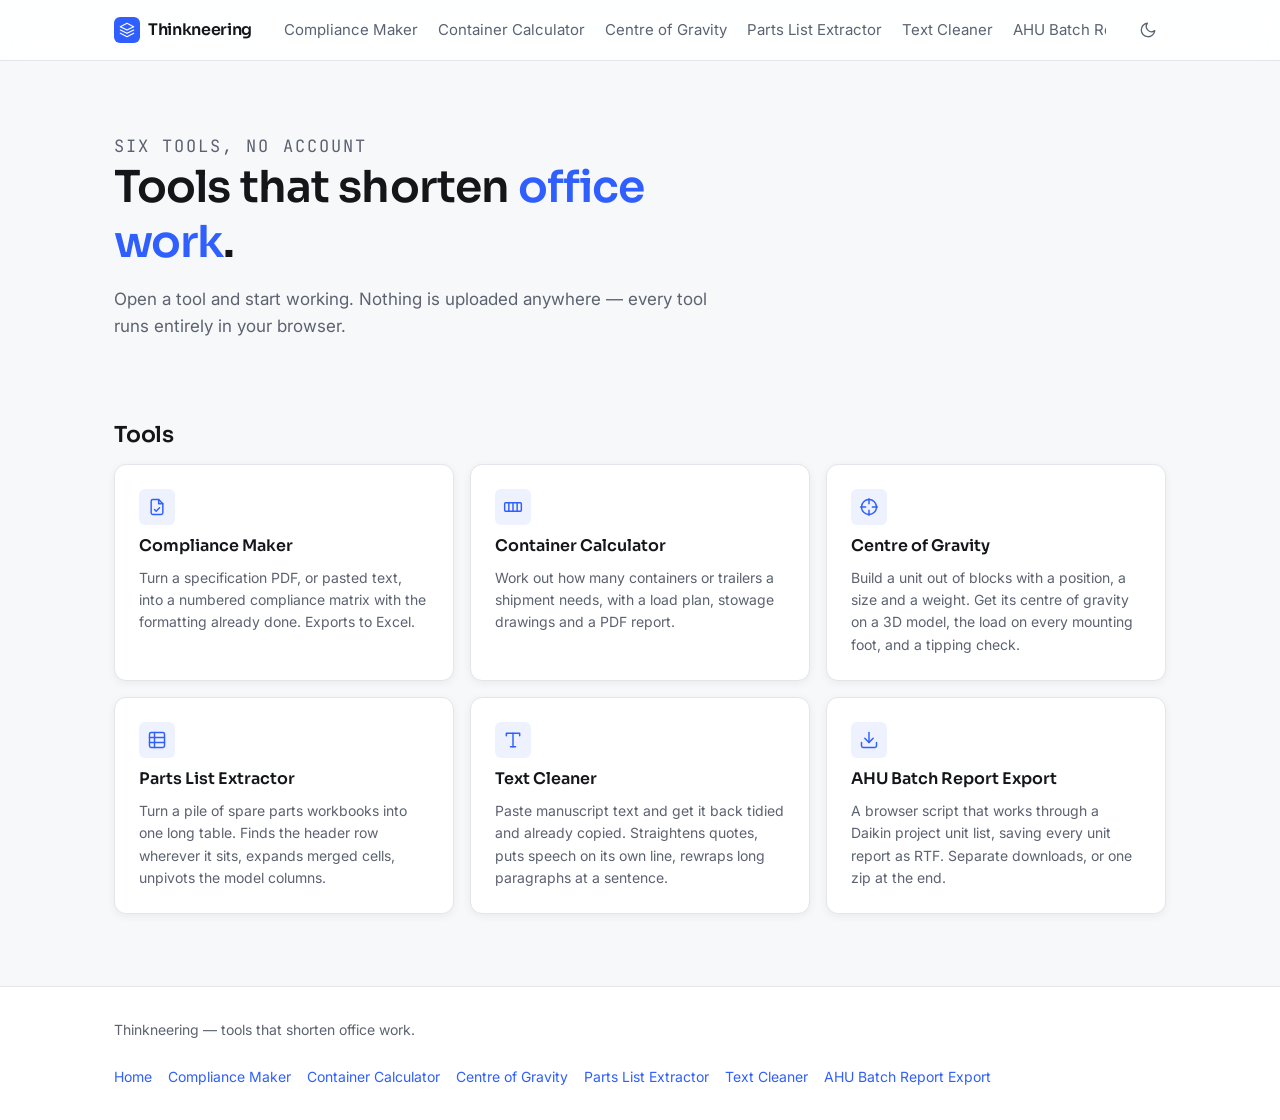
==== commit ef0231aa: "rtfdownloader" ====
--- a/index.html
+++ b/index.html
@@ -8,7 +8,7 @@
   <link href="https://fonts.googleapis.com/css2?family=Sora:wght@400;500;600&family=Inter:wght@400;500;600&family=JetBrains+Mono:wght@400;500&display=swap" rel="stylesheet">
   <link rel="stylesheet" href="assets/css/global.css">
   <title>Thinkneering — tools that shorten office work</title>
-  <meta name="description" content="Browser tools for engineering office work: turn a specification PDF into a compliance matrix, size a shipment, find a unit’s centre of gravity, flatten spare parts workbooks and tidy manuscript text.">
+  <meta name="description" content="Browser tools for engineering office work: turn a specification PDF into a compliance matrix, size a shipment, find a unit’s centre of gravity, flatten spare parts workbooks, tidy manuscript text and batch-export AHU unit reports.">
 </head>
 <body>
   <a class="skip-link" href="#main">Skip to content</a>
@@ -16,7 +16,7 @@
 
   <main id="main" class="wrap">
     <section class="hero">
-      <p class="eyebrow">Five tools, no account</p>
+      <p class="eyebrow">Six tools, no account</p>
       <h1>Tools that shorten <em>office work</em>.</h1>
       <p class="hero__lede">Open a tool and start working. Nothing is uploaded anywhere —
         every tool runs entirely in your browser.</p>
@@ -63,6 +63,12 @@
         icon: 'type',
         title: 'Text Cleaner',
         desc: 'Paste manuscript text and get it back tidied and already copied. Straightens quotes, puts speech on its own line, rewraps long paragraphs at a sentence.'
+      },
+      {
+        href: 'tools/ahu-report-batch/',
+        icon: 'download',
+        title: 'AHU Batch Report Export',
+        desc: 'A browser script that works through a Daikin project unit list, saving every unit report as RTF. Separate downloads, or one zip at the end.'
       }
     ];
 
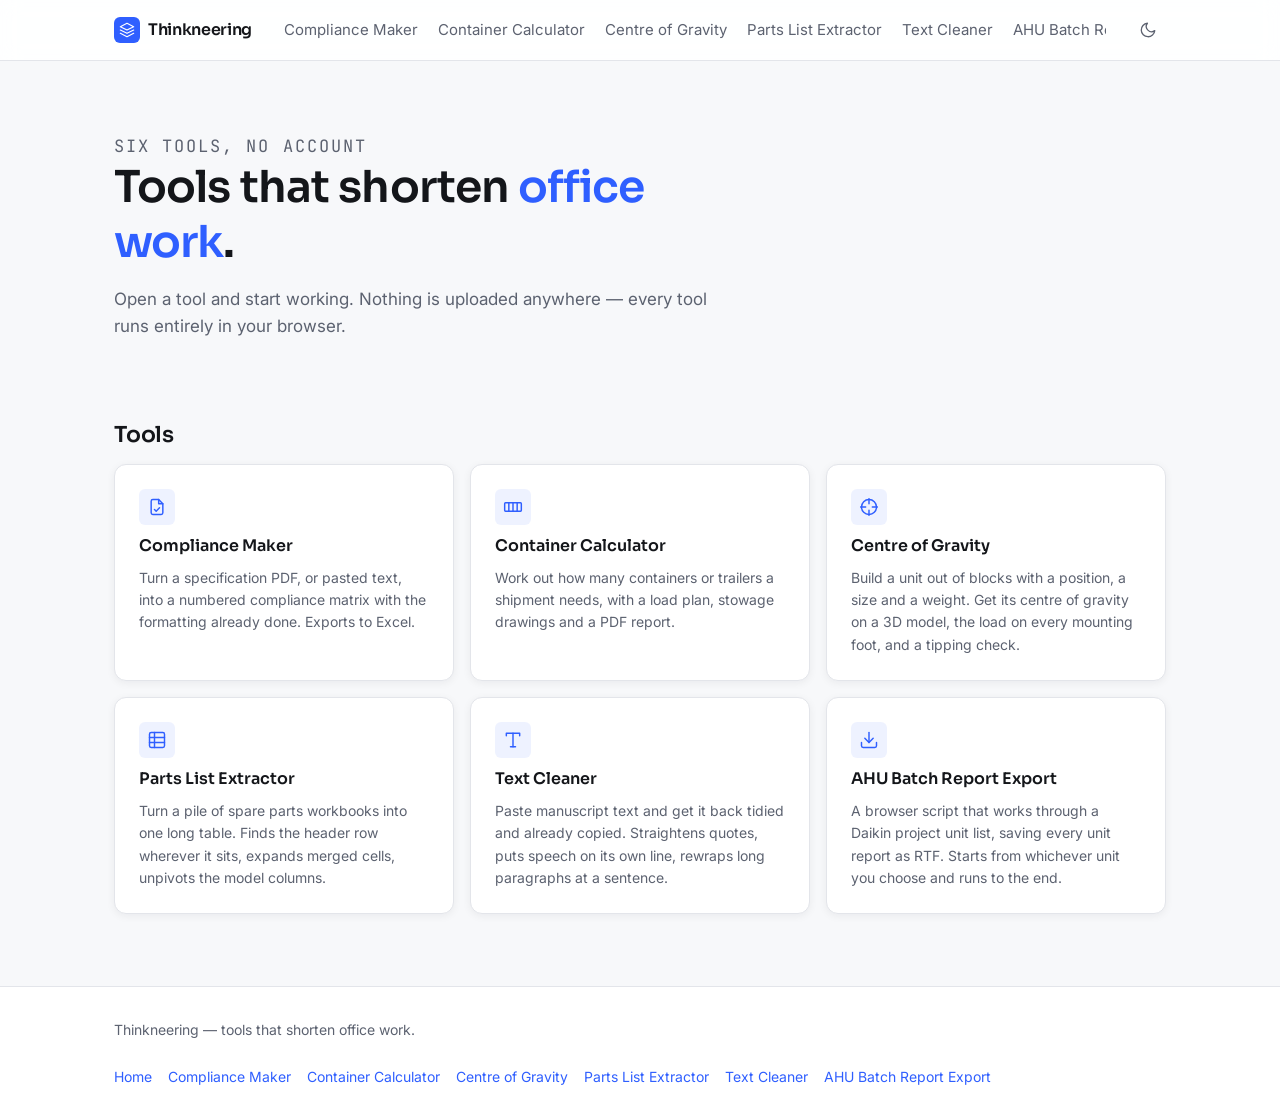
==== commit 4c9cb900: "rtfdownloader v4" ====
--- a/index.html
+++ b/index.html
@@ -68,7 +68,7 @@
         href: 'tools/ahu-report-batch/',
         icon: 'download',
         title: 'AHU Batch Report Export',
-        desc: 'A browser script that works through a Daikin project unit list, saving every unit report as RTF. Separate downloads, or one zip at the end.'
+        desc: 'A browser script that works through a Daikin project unit list, saving every unit report as RTF. Starts from whichever unit you choose and runs to the end.'
       }
     ];
 
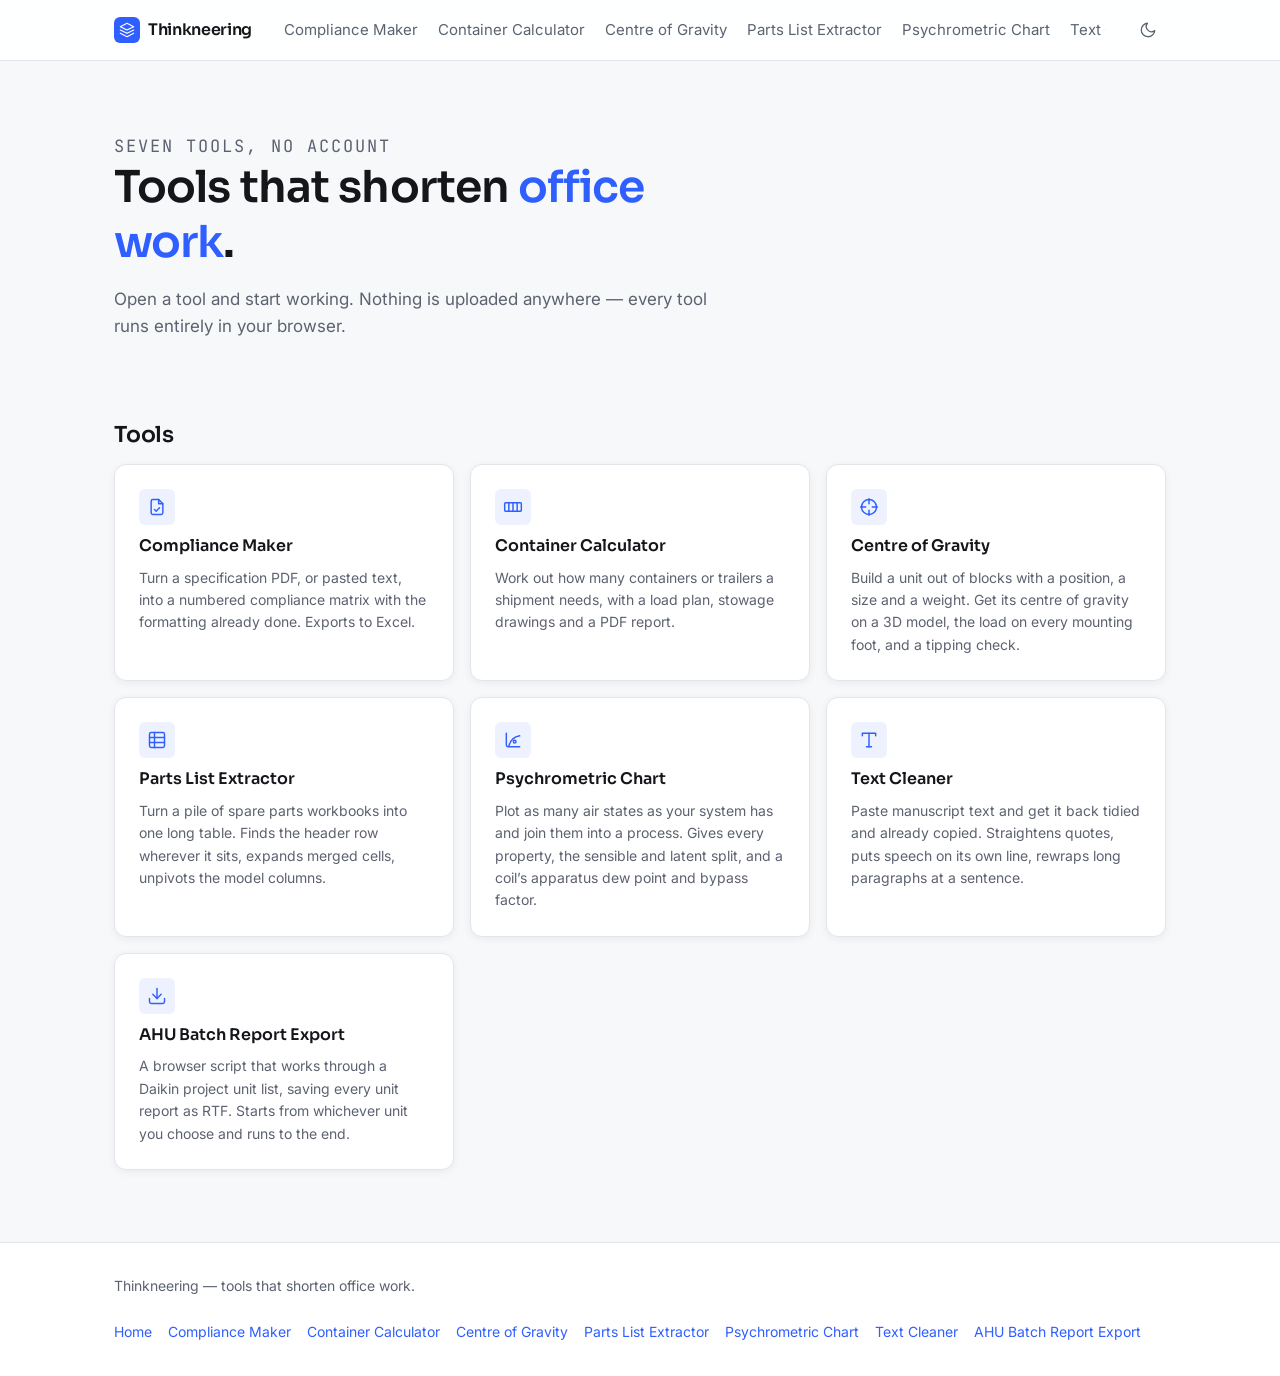
==== commit 963b8a3f: "psychrometric chart" ====
--- a/index.html
+++ b/index.html
@@ -8,7 +8,7 @@
   <link href="https://fonts.googleapis.com/css2?family=Sora:wght@400;500;600&family=Inter:wght@400;500;600&family=JetBrains+Mono:wght@400;500&display=swap" rel="stylesheet">
   <link rel="stylesheet" href="assets/css/global.css">
   <title>Thinkneering — tools that shorten office work</title>
-  <meta name="description" content="Browser tools for engineering office work: turn a specification PDF into a compliance matrix, size a shipment, find a unit’s centre of gravity, flatten spare parts workbooks, tidy manuscript text and batch-export AHU unit reports.">
+  <meta name="description" content="Browser tools for engineering office work: turn a specification PDF into a compliance matrix, size a shipment, find a unit’s centre of gravity, flatten spare parts workbooks, plot air on a psychrometric chart, tidy manuscript text and batch-export AHU unit reports.">
 </head>
 <body>
   <a class="skip-link" href="#main">Skip to content</a>
@@ -16,7 +16,7 @@
 
   <main id="main" class="wrap">
     <section class="hero">
-      <p class="eyebrow">Six tools, no account</p>
+      <p class="eyebrow">Seven tools, no account</p>
       <h1>Tools that shorten <em>office work</em>.</h1>
       <p class="hero__lede">Open a tool and start working. Nothing is uploaded anywhere —
         every tool runs entirely in your browser.</p>
@@ -59,6 +59,12 @@
         desc: 'Turn a pile of spare parts workbooks into one long table. Finds the header row wherever it sits, expands merged cells, unpivots the model columns.'
       },
       {
+        href: 'tools/psychrometric-chart/',
+        icon: 'psychro',
+        title: 'Psychrometric Chart',
+        desc: 'Plot as many air states as your system has and join them into a process. Gives every property, the sensible and latent split, and a coil\u2019s apparatus dew point and bypass factor.'
+      },
+      {
         href: 'tools/text-cleaner/',
         icon: 'type',
         title: 'Text Cleaner',
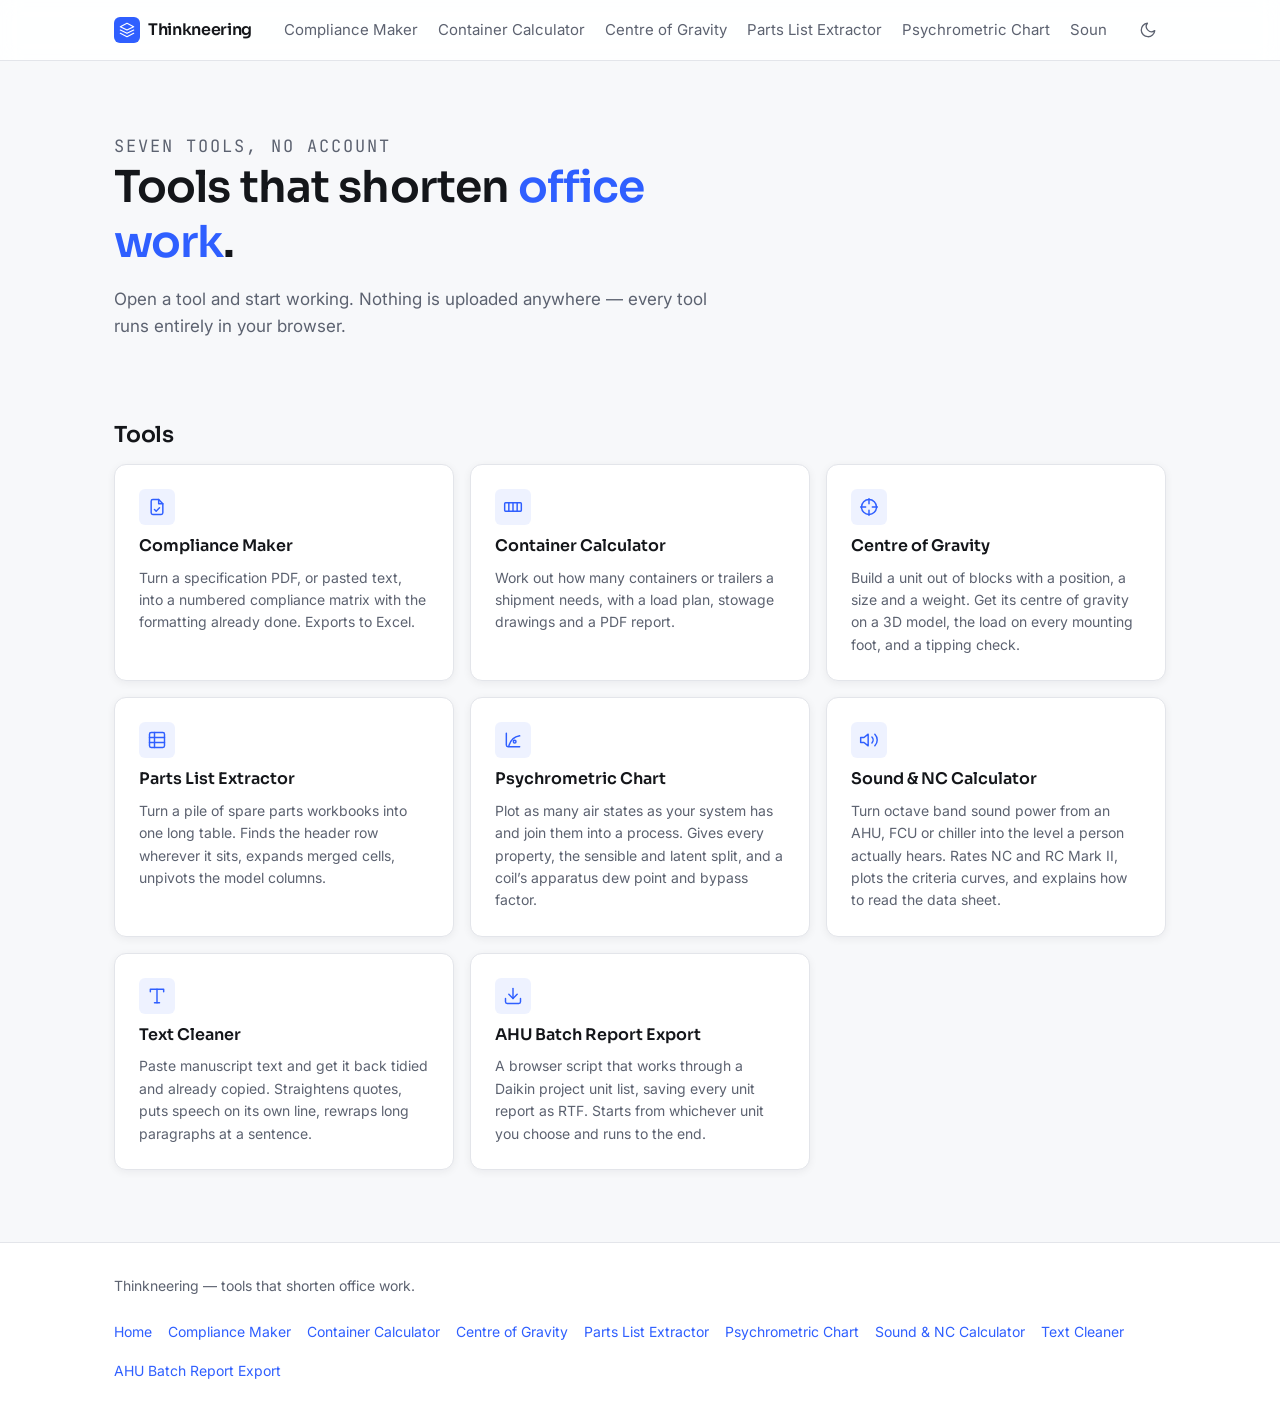
==== commit 9b6a7d6f: "NC Calculation v1" ====
--- a/index.html
+++ b/index.html
@@ -65,6 +65,12 @@
         desc: 'Plot as many air states as your system has and join them into a process. Gives every property, the sensible and latent split, and a coil\u2019s apparatus dew point and bypass factor.'
       },
       {
+        href: 'tools/sound-level-calculator/',
+        icon: 'acoustic',
+        title: 'Sound & NC Calculator',
+        desc: 'Turn octave band sound power from an AHU, FCU or chiller into the level a person actually hears. Rates NC and RC Mark\u00a0II, plots the criteria curves, and explains how to read the data sheet.'
+      },
+      {
         href: 'tools/text-cleaner/',
         icon: 'type',
         title: 'Text Cleaner',
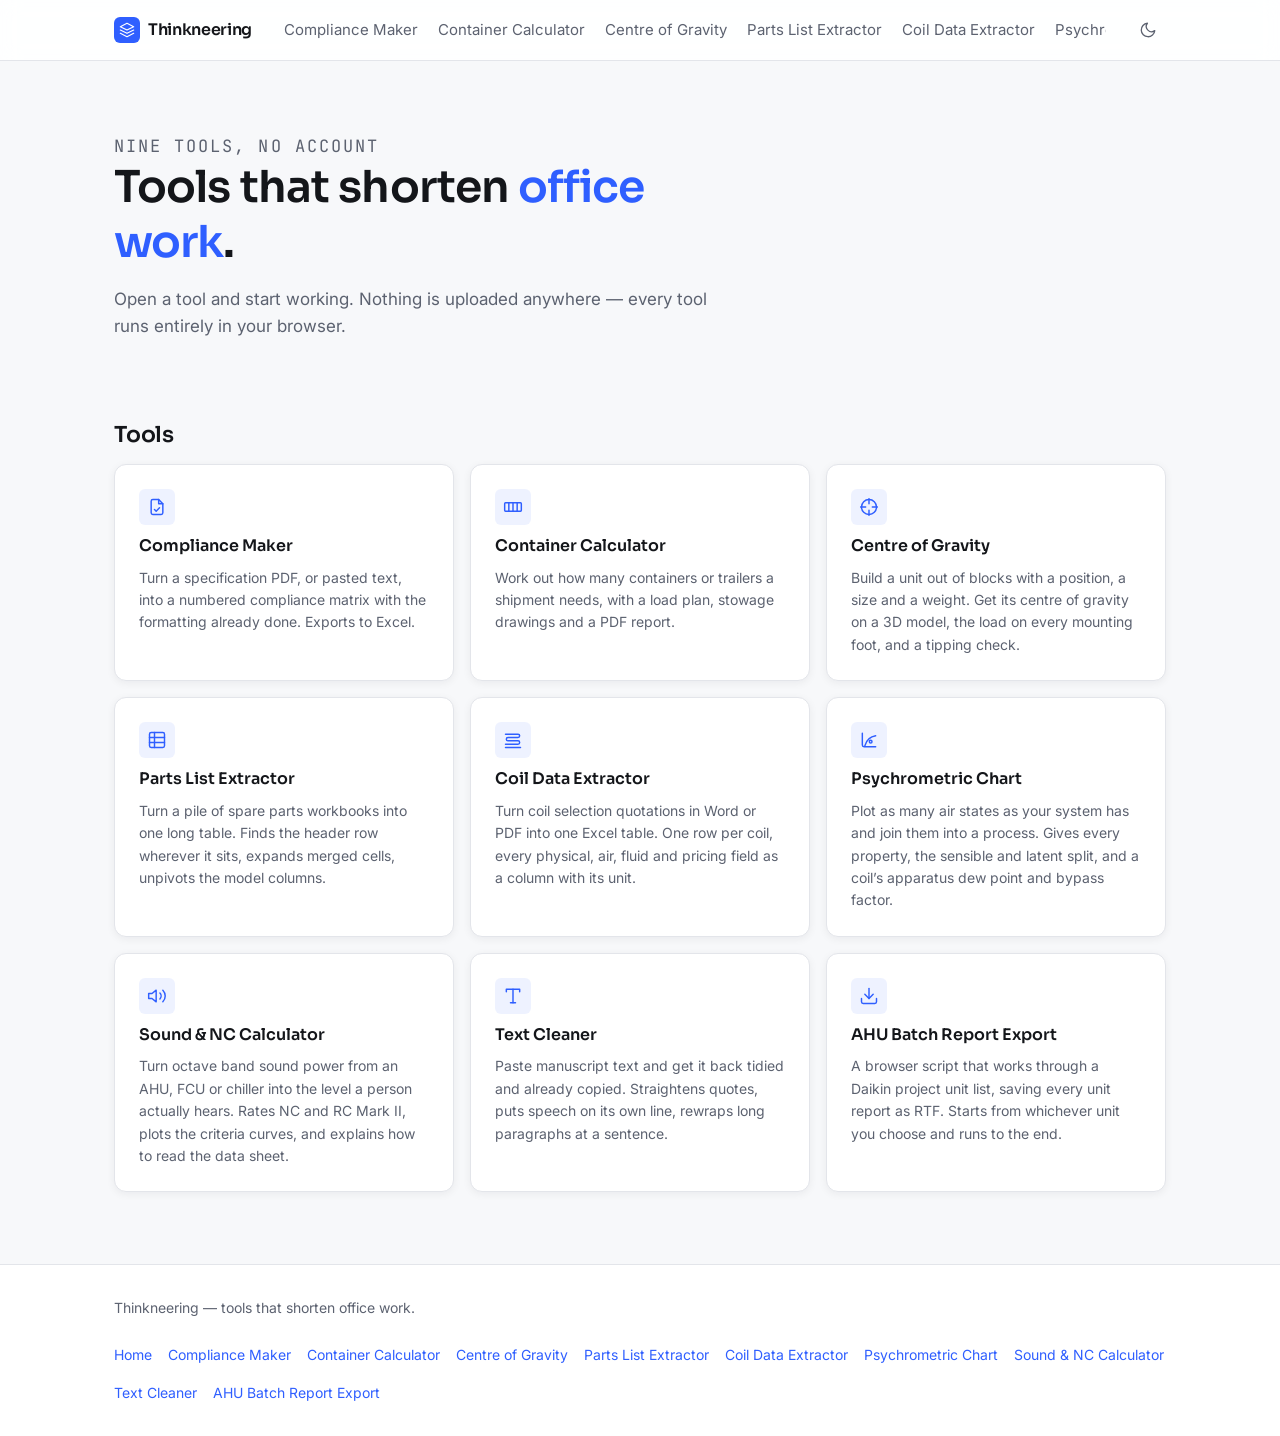
==== commit 11d03e9c: "coilDataExtractorv1" ====
--- a/index.html
+++ b/index.html
@@ -8,7 +8,7 @@
   <link href="https://fonts.googleapis.com/css2?family=Sora:wght@400;500;600&family=Inter:wght@400;500;600&family=JetBrains+Mono:wght@400;500&display=swap" rel="stylesheet">
   <link rel="stylesheet" href="assets/css/global.css">
   <title>Thinkneering — tools that shorten office work</title>
-  <meta name="description" content="Browser tools for engineering office work: turn a specification PDF into a compliance matrix, size a shipment, find a unit’s centre of gravity, flatten spare parts workbooks, plot air on a psychrometric chart, tidy manuscript text and batch-export AHU unit reports.">
+  <meta name="description" content="Browser tools for engineering office work: turn a specification PDF into a compliance matrix, size a shipment, find a unit’s centre of gravity, flatten spare parts workbooks, tabulate coil selections, plot air on a psychrometric chart, tidy manuscript text and batch-export AHU unit reports.">
 </head>
 <body>
   <a class="skip-link" href="#main">Skip to content</a>
@@ -16,7 +16,7 @@
 
   <main id="main" class="wrap">
     <section class="hero">
-      <p class="eyebrow">Seven tools, no account</p>
+      <p class="eyebrow">Nine tools, no account</p>
       <h1>Tools that shorten <em>office work</em>.</h1>
       <p class="hero__lede">Open a tool and start working. Nothing is uploaded anywhere —
         every tool runs entirely in your browser.</p>
@@ -59,6 +59,12 @@
         desc: 'Turn a pile of spare parts workbooks into one long table. Finds the header row wherever it sits, expands merged cells, unpivots the model columns.'
       },
       {
+        href: 'tools/coil-data-extractor/',
+        icon: 'coil',
+        title: 'Coil Data Extractor',
+        desc: 'Turn coil selection quotations in Word or PDF into one Excel table. One row per coil, every physical, air, fluid and pricing field as a column with its unit.'
+      },
+      {
         href: 'tools/psychrometric-chart/',
         icon: 'psychro',
         title: 'Psychrometric Chart',
